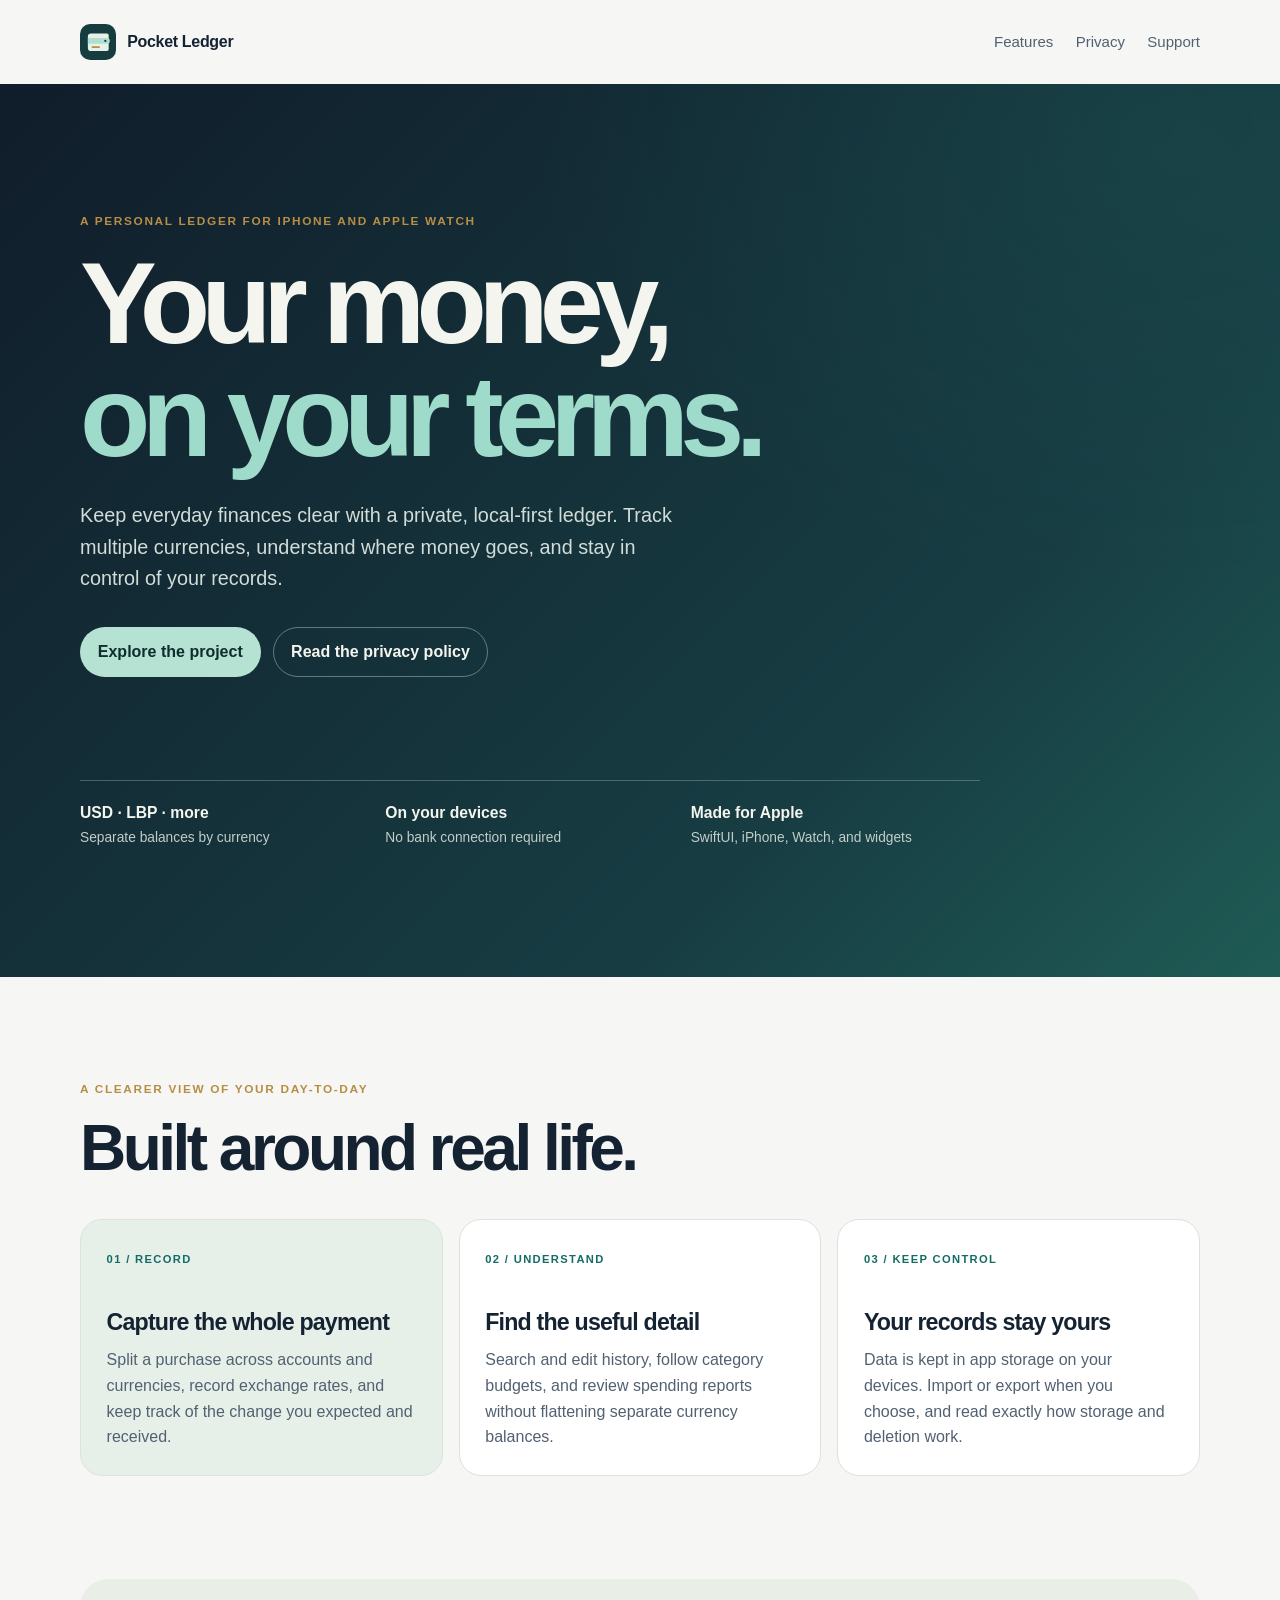
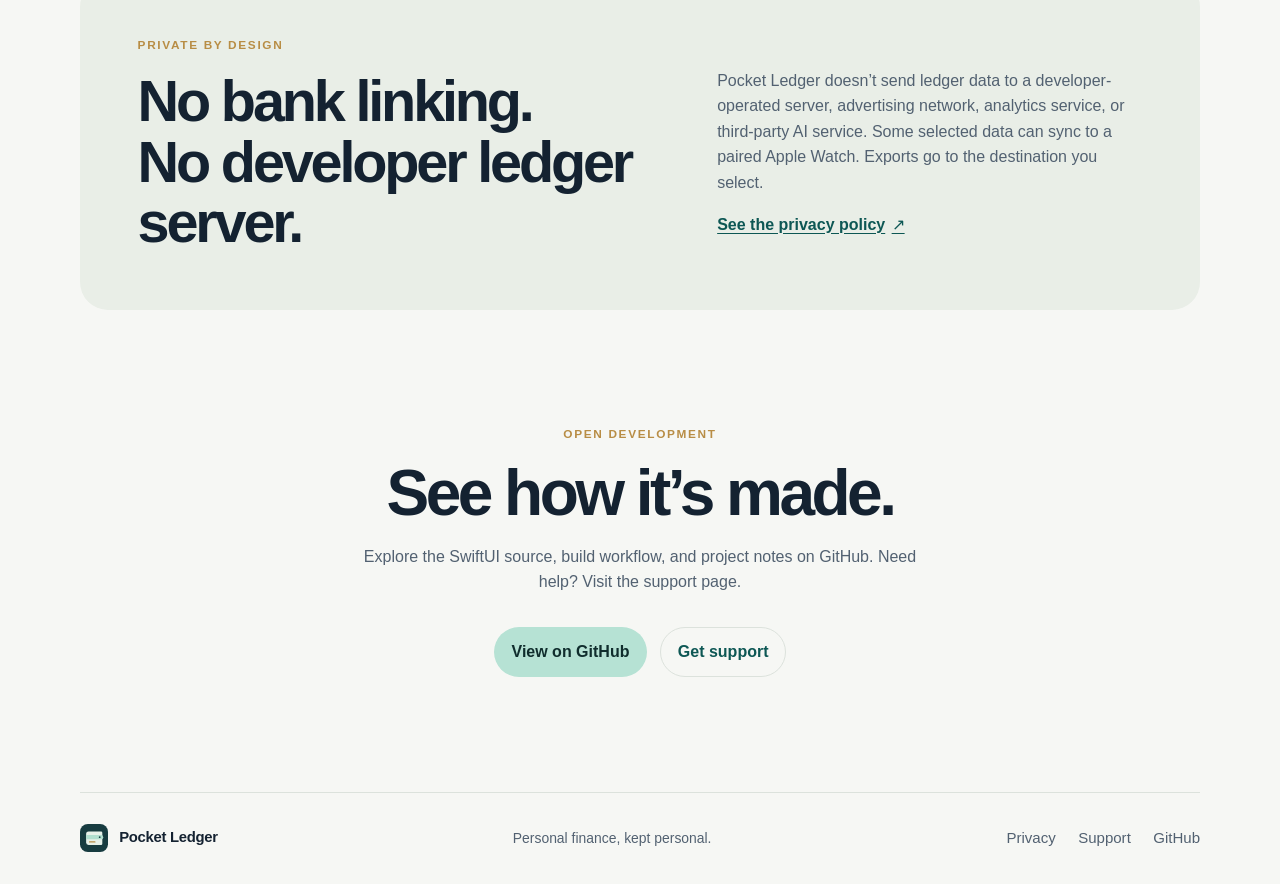
==== docs/index.html @ 2392f7aa "Prepare Pocket Ledger for App Store and public launch" ====
<!doctype html>
<html lang="en">
  <head>
    <meta charset="utf-8">
    <meta name="viewport" content="width=device-width, initial-scale=1">
    <meta name="theme-color" content="#101d2a">
    <meta name="description" content="Pocket Ledger is a local-first personal finance ledger for iPhone and Apple Watch. Track accounts, spending, budgets, and receipts without bank linking.">
    <title>Pocket Ledger — Your money, on your terms</title>
    <link rel="stylesheet" href="./styles.css">
    <link rel="icon" href="./mark.svg" type="image/svg+xml">
  </head>
  <body>
    <a class="skip-link" href="#main">Skip to content</a>
    <header class="site-header">
      <a class="brand" href="./" aria-label="Pocket Ledger home">
        <img src="./mark.svg" alt="" width="36" height="36">
        <span>Pocket Ledger</span>
      </a>
      <nav aria-label="Main navigation">
        <a href="./#features">Features</a>
        <a href="./privacy/">Privacy</a>
        <a href="./support/">Support</a>
      </nav>
    </header>

    <main id="main">
      <section class="hero">
        <p class="eyebrow">A personal ledger for iPhone and Apple Watch</p>
        <h1>Your money,<br><span>on your terms.</span></h1>
        <p class="hero-copy">Keep everyday finances clear with a private, local-first ledger. Track multiple currencies, understand where money goes, and stay in control of your records.</p>
        <div class="actions">
          <a class="button button-primary" href="https://github.com/JosephLteif/pocket-ledger">Explore the project</a>
          <a class="button button-secondary" href="./privacy/">Read the privacy policy</a>
        </div>
        <div class="quick-facts" aria-label="Pocket Ledger highlights">
          <div><strong>USD · LBP · more</strong><span>Separate balances by currency</span></div>
          <div><strong>On your devices</strong><span>No bank connection required</span></div>
          <div><strong>Made for Apple</strong><span>SwiftUI, iPhone, Watch, and widgets</span></div>
        </div>
      </section>

      <section class="section" id="features" aria-labelledby="features-title">
        <p class="eyebrow">A clearer view of your day-to-day</p>
        <h2 id="features-title">Built around real life.</h2>
        <div class="feature-grid">
          <article class="feature-card feature-accent">
            <span class="card-index">01 / RECORD</span>
            <h3>Capture the whole payment</h3>
            <p>Split a purchase across accounts and currencies, record exchange rates, and keep track of the change you expected and received.</p>
          </article>
          <article class="feature-card">
            <span class="card-index">02 / UNDERSTAND</span>
            <h3>Find the useful detail</h3>
            <p>Search and edit history, follow category budgets, and review spending reports without flattening separate currency balances.</p>
          </article>
          <article class="feature-card">
            <span class="card-index">03 / KEEP CONTROL</span>
            <h3>Your records stay yours</h3>
            <p>Data is kept in app storage on your devices. Import or export when you choose, and read exactly how storage and deletion work.</p>
          </article>
        </div>
      </section>

      <section class="privacy-callout" aria-labelledby="privacy-title">
        <div>
          <p class="eyebrow">Private by design</p>
          <h2 id="privacy-title">No bank linking.<br>No developer ledger server.</h2>
        </div>
        <div class="callout-copy">
          <p>Pocket Ledger doesn’t send ledger data to a developer-operated server, advertising network, analytics service, or third-party AI service. Some selected data can sync to a paired Apple Watch. Exports go to the destination you select.</p>
          <a class="text-link" href="./privacy/">See the privacy policy <span aria-hidden="true">↗</span></a>
        </div>
      </section>

      <section class="closing" aria-labelledby="closing-title">
        <p class="eyebrow">Open development</p>
        <h2 id="closing-title">See how it’s made.</h2>
        <p>Explore the SwiftUI source, build workflow, and project notes on GitHub. Need help? Visit the support page.</p>
        <div class="actions">
          <a class="button button-primary" href="https://github.com/JosephLteif/pocket-ledger">View on GitHub</a>
          <a class="button button-secondary" href="./support/">Get support</a>
        </div>
      </section>
    </main>

    <footer class="site-footer">
      <a class="brand brand-small" href="./"><img src="./mark.svg" alt="" width="28" height="28"><span>Pocket Ledger</span></a>
      <span>Personal finance, kept personal.</span>
      <nav aria-label="Footer navigation">
        <a href="./privacy/">Privacy</a>
        <a href="./support/">Support</a>
        <a href="https://github.com/JosephLteif/pocket-ledger">GitHub</a>
      </nav>
    </footer>
  </body>
</html>
---- docs/styles.css ----
:root {
  color-scheme: light dark;
  font-family: -apple-system, BlinkMacSystemFont, "Segoe UI", sans-serif;
  font-synthesis: none;
  text-rendering: optimizeLegibility;
  --ink: #142231;
  --muted: #526171;
  --surface: #f6f7f4;
  --card: #ffffff;
  --line: #dce2dc;
  --teal: #146c67;
  --teal-strong: #0d5754;
  --gold: #b88d45;
  --navy: #101d2a;
}

* { box-sizing: border-box; }
html { scroll-behavior: smooth; }
body { margin: 0; background: var(--surface); color: var(--ink); line-height: 1.6; }
a { color: var(--teal-strong); text-underline-offset: 0.2em; }
a:hover { text-decoration-thickness: 2px; }
a:focus-visible { outline: 3px solid var(--gold); outline-offset: 4px; border-radius: 3px; }
.skip-link { position: absolute; left: 1rem; top: -5rem; padding: 0.7rem 1rem; background: var(--card); z-index: 2; }
.skip-link:focus { top: 1rem; }
.site-header, .site-footer { width: min(1120px, calc(100% - 3rem)); margin-inline: auto; display: flex; align-items: center; justify-content: space-between; gap: 1.5rem; }
.site-header { min-height: 84px; }
.brand { display: inline-flex; align-items: center; gap: 0.7rem; color: var(--ink); text-decoration: none; font-weight: 720; letter-spacing: -0.02em; }
.brand img { display: block; }
.site-header nav, .site-footer nav { display: flex; flex-wrap: wrap; gap: 1.4rem; }
.site-header nav a, .site-footer nav a { color: var(--muted); text-decoration: none; font-size: 0.94rem; }
.site-header nav a[aria-current="page"] { color: var(--teal-strong); font-weight: 650; }
.hero { padding: clamp(4.5rem, 11vw, 8rem) max(1.5rem, calc((100% - 1120px) / 2)); background: radial-gradient(ellipse at 90% 5%, rgb(34 117 105 / 18%), transparent 38%), linear-gradient(135deg, #101d2a, #173d43 70%, #1f5b55); color: #f4f5ee; }
.eyebrow { margin: 0 0 1rem; color: var(--gold); text-transform: uppercase; letter-spacing: 0.14em; font-size: 0.74rem; font-weight: 750; }
.hero h1 { max-width: 800px; margin: 0; font-size: clamp(3.35rem, 9vw, 7.4rem); line-height: 0.98; letter-spacing: -0.075em; font-weight: 740; }
.hero h1 span { color: #9fdbca; }
.hero-copy { max-width: 620px; margin: 1.7rem 0 0; color: #d2ddd8; font-size: clamp(1.05rem, 2.2vw, 1.24rem); }
.actions { display: flex; flex-wrap: wrap; gap: 0.8rem; margin-top: 2rem; }
.button { min-height: 48px; display: inline-flex; justify-content: center; align-items: center; padding: 0.7rem 1.05rem; border: 1px solid transparent; border-radius: 999px; text-decoration: none; font-weight: 660; transition: transform 150ms ease, background-color 150ms ease; }
.button:hover { transform: translateY(-1px); }
.button-primary { background: #b6e2d4; color: #102d2d; }
.button-primary:hover { background: #c7ecdf; }
.button-secondary { background: transparent; color: inherit; border-color: rgb(255 255 255 / 35%); }
.button-secondary:hover { background: rgb(255 255 255 / 8%); }
.quick-facts { display: grid; grid-template-columns: repeat(3, 1fr); gap: 1rem; max-width: 900px; margin-top: clamp(3.5rem, 8vw, 6.5rem); border-top: 1px solid rgb(255 255 255 / 24%); padding-top: 1.2rem; }
.quick-facts div { display: grid; gap: 0.15rem; }
.quick-facts strong { font-size: 0.98rem; }
.quick-facts span { color: #c1ceca; font-size: 0.86rem; }
.section, .privacy-callout, .closing { width: min(1120px, calc(100% - 3rem)); margin-inline: auto; }
.section { padding-block: clamp(4rem, 8vw, 7rem); }
.section h2, .privacy-callout h2, .closing h2 { max-width: 700px; margin: 0; font-size: clamp(2.2rem, 5vw, 4.2rem); line-height: 1.05; letter-spacing: -0.055em; }
.feature-grid { display: grid; grid-template-columns: repeat(3, 1fr); gap: 1rem; margin-top: 2.3rem; }
.feature-card { min-height: 250px; padding: 1.6rem; border: 1px solid var(--line); border-radius: 22px; background: var(--card); }
.feature-accent { background: #e6f0e9; }
.card-index { color: var(--teal); letter-spacing: 0.12em; font-size: 0.7rem; font-weight: 750; }
.feature-card h3 { margin: 2.4rem 0 0.65rem; font-size: 1.45rem; line-height: 1.2; letter-spacing: -0.035em; }
.feature-card p { margin: 0; color: var(--muted); }
.privacy-callout { display: grid; grid-template-columns: 1fr 0.8fr; align-items: center; gap: 3rem; padding: clamp(1.6rem, 5vw, 3.6rem); border-radius: 28px; background: #e9eee7; }
.privacy-callout h2 { font-size: clamp(2rem, 4.6vw, 3.6rem); }
.callout-copy p, .closing > p:not(.eyebrow) { color: var(--muted); }
.text-link { display: inline-flex; gap: 0.4rem; font-weight: 700; }
.closing { padding-block: clamp(4.5rem, 9vw, 7.5rem); text-align: center; }
.closing h2 { margin-inline: auto; }
.closing > p:not(.eyebrow) { max-width: 560px; margin: 1rem auto 0; }
.closing .actions { justify-content: center; }
.closing .button-secondary { color: var(--teal-strong); border-color: var(--line); }
.closing .button-secondary:hover { background: #e9eee7; }
.site-footer { min-height: 92px; padding-block: 1rem; border-top: 1px solid var(--line); color: var(--muted); font-size: 0.87rem; }
.brand-small { font-size: 0.93rem; }
.page-main { width: min(820px, calc(100% - 3rem)); margin: 0 auto; padding-block: clamp(3.5rem, 8vw, 6rem); }
.page-main h1 { margin: 0; font-size: clamp(2.8rem, 7vw, 5rem); line-height: 1; letter-spacing: -0.065em; }
.page-intro { margin: 1rem 0 2.5rem; color: var(--muted); font-size: 1.1rem; }
.policy-content { border-top: 1px solid var(--line); }
.policy-content section { padding: 1.65rem 0; border-bottom: 1px solid var(--line); }
.policy-content h2, .support-card h2, .privacy-warning h2 { margin: 0 0 0.65rem; font-size: 1.25rem; letter-spacing: -0.02em; }
.policy-content p { margin: 0.65rem 0 0; color: var(--muted); }
.back-link { margin-top: 2rem; }
.support-main > .button { margin-bottom: 2rem; }
.support-card, .privacy-warning { margin-top: 1.25rem; padding: clamp(1.3rem, 4vw, 2rem); border: 1px solid var(--line); border-radius: 20px; background: var(--card); }
.support-card ul { margin-bottom: 0; padding-left: 1.3rem; color: var(--muted); }
.privacy-warning { border-color: #d9c8a4; background: #f3eee2; }
.privacy-warning p { margin-bottom: 0; color: #554b3a; }

@media (max-width: 700px) {
  .site-header, .site-footer { width: min(100% - 2rem, 1120px); }
  .site-header { min-height: 72px; align-items: flex-start; flex-direction: column; justify-content: center; gap: 0.6rem; padding-block: 0.8rem; }
  .site-header nav { gap: 1rem; }
  .hero { padding-inline: 1.25rem; }
  .quick-facts, .feature-grid, .privacy-callout { grid-template-columns: 1fr; }
  .quick-facts { gap: 0.85rem; }
  .feature-card { min-height: 0; }
  .feature-card h3 { margin-top: 1.7rem; }
  .privacy-callout { gap: 1rem; }
  .site-footer { align-items: flex-start; flex-direction: column; padding-block: 1.4rem; }
}

@media (prefers-reduced-motion: reduce) {
  html { scroll-behavior: auto; }
  *, *::before, *::after { transition-duration: 0.01ms !important; animation-duration: 0.01ms !important; animation-iteration-count: 1 !important; }
}

@media (prefers-color-scheme: dark) {
  :root { --ink: #edf2ef; --muted: #b0beb9; --surface: #101719; --card: #182220; --line: #34433f; --teal: #91d7c6; --teal-strong: #a4e2d2; }
  .feature-accent, .privacy-callout { background: #1c2b28; }
  .privacy-warning { border-color: #665d48; background: #29261e; }
  .privacy-warning p { color: #d8ceba; }
  .closing .button-secondary { color: var(--teal-strong); }
}

@media (forced-colors: active) {
  .button, .feature-card, .privacy-callout, .support-card, .privacy-warning { border: 1px solid CanvasText; }
}
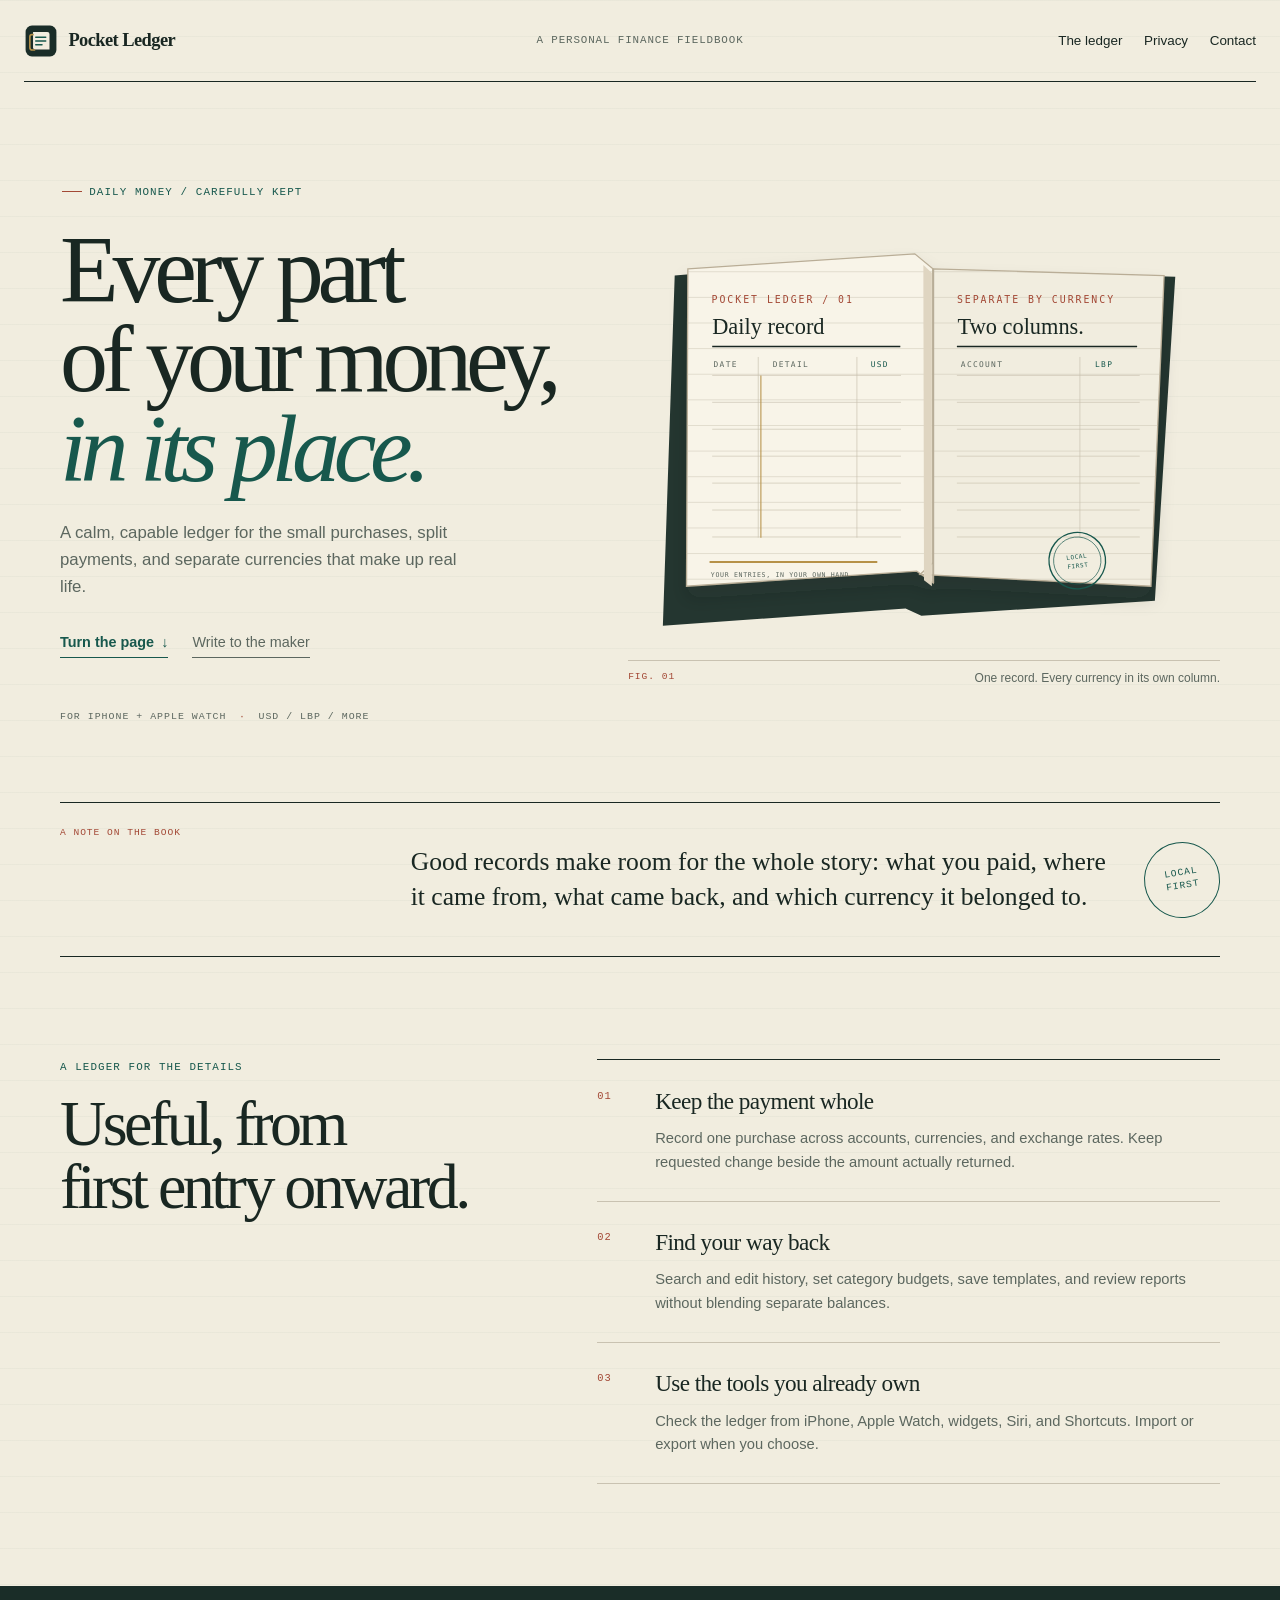
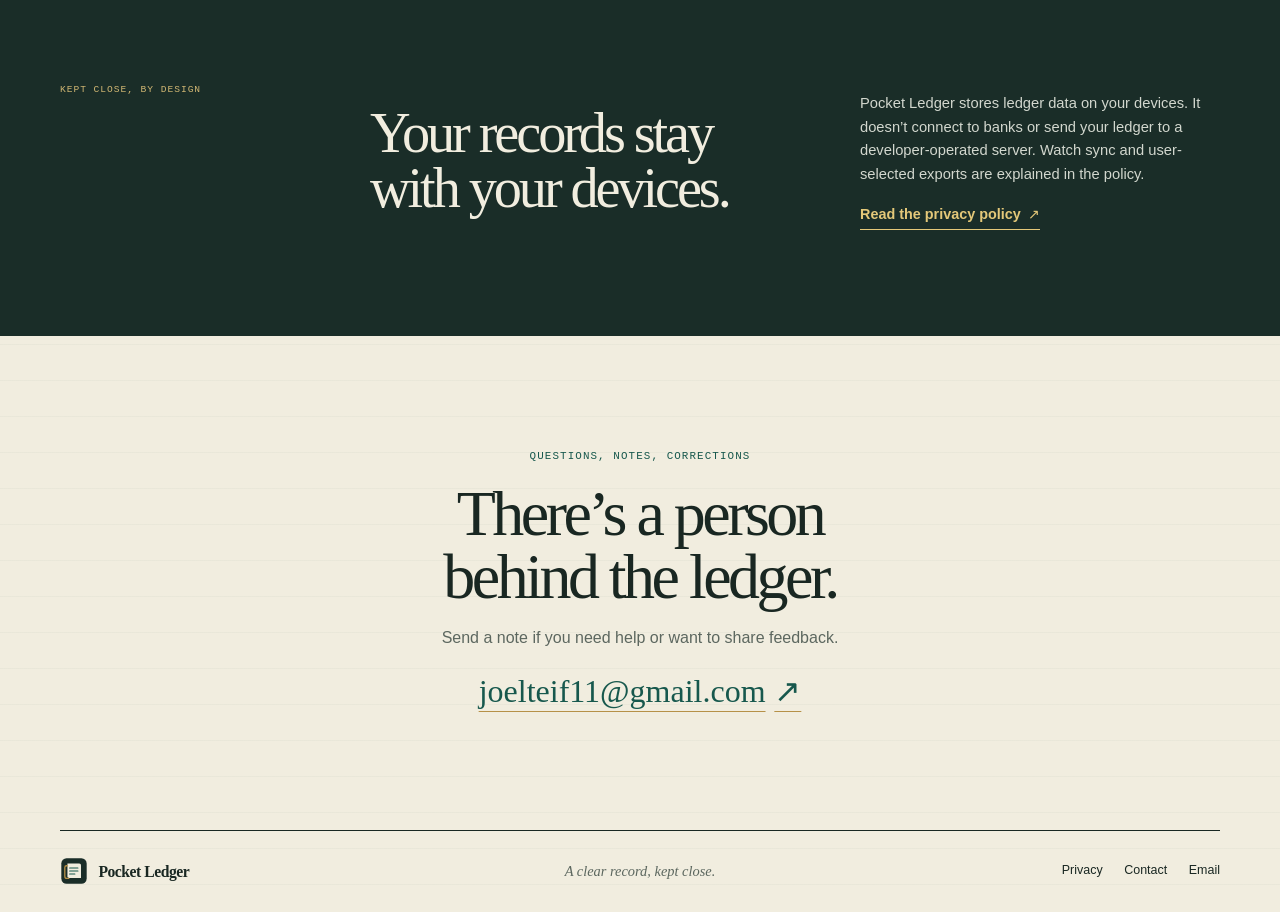
==== commit 9112c159: "Redesign Pocket Ledger site and add email support" ====
--- a/docs/index.html
+++ b/docs/index.html
@@ -3,93 +3,101 @@
   <head>
     <meta charset="utf-8">
     <meta name="viewport" content="width=device-width, initial-scale=1">
-    <meta name="theme-color" content="#101d2a">
-    <meta name="description" content="Pocket Ledger is a local-first personal finance ledger for iPhone and Apple Watch. Track accounts, spending, budgets, and receipts without bank linking.">
-    <title>Pocket Ledger — Your money, on your terms</title>
+    <meta name="theme-color" content="#f1eddf">
+    <meta name="description" content="Pocket Ledger is a local-first personal finance ledger for iPhone and Apple Watch. Keep accounts, spending, and receipts in one clear record.">
+    <title>Pocket Ledger — A clear record of your money</title>
     <link rel="stylesheet" href="./styles.css">
     <link rel="icon" href="./mark.svg" type="image/svg+xml">
   </head>
   <body>
     <a class="skip-link" href="#main">Skip to content</a>
-    <header class="site-header">
-      <a class="brand" href="./" aria-label="Pocket Ledger home">
-        <img src="./mark.svg" alt="" width="36" height="36">
+    <header class="masthead">
+      <a class="wordmark" href="./" aria-label="Pocket Ledger home">
+        <img src="./mark.svg" alt="" width="34" height="34">
         <span>Pocket Ledger</span>
       </a>
+      <p class="masthead-note">A personal finance fieldbook</p>
       <nav aria-label="Main navigation">
-        <a href="./#features">Features</a>
+        <a href="#how-it-works">The ledger</a>
         <a href="./privacy/">Privacy</a>
-        <a href="./support/">Support</a>
+        <a href="./support/">Contact</a>
       </nav>
     </header>
 
     <main id="main">
-      <section class="hero">
-        <p class="eyebrow">A personal ledger for iPhone and Apple Watch</p>
-        <h1>Your money,<br><span>on your terms.</span></h1>
-        <p class="hero-copy">Keep everyday finances clear with a private, local-first ledger. Track multiple currencies, understand where money goes, and stay in control of your records.</p>
-        <div class="actions">
-          <a class="button button-primary" href="https://github.com/JosephLteif/pocket-ledger">Explore the project</a>
-          <a class="button button-secondary" href="./privacy/">Read the privacy policy</a>
+      <section class="hero page-frame" aria-labelledby="hero-title">
+        <div class="hero-copy">
+          <p class="overline"><span class="overline-mark"></span> Daily money / carefully kept</p>
+          <h1 id="hero-title">Every part<br>of your money,<br><em>in its place.</em></h1>
+          <p class="hero-description">A calm, capable ledger for the small purchases, split payments, and separate currencies that make up real life.</p>
+          <div class="hero-links">
+            <a class="text-action" href="#how-it-works">Turn the page <span aria-hidden="true">↓</span></a>
+            <a class="quiet-action" href="mailto:joelteif11@gmail.com">Write to the maker</a>
+          </div>
+          <p class="hero-footnote">FOR IPHONE + APPLE WATCH <span>·</span> USD / LBP / MORE</p>
         </div>
-        <div class="quick-facts" aria-label="Pocket Ledger highlights">
-          <div><strong>USD · LBP · more</strong><span>Separate balances by currency</span></div>
-          <div><strong>On your devices</strong><span>No bank connection required</span></div>
-          <div><strong>Made for Apple</strong><span>SwiftUI, iPhone, Watch, and widgets</span></div>
-        </div>
+        <figure class="folio-figure">
+          <img src="./folio.svg" alt="An illustrated open ledger with separate USD and LBP columns, drawn on warm paper.">
+          <figcaption><span>FIG. 01</span> One record. Every currency in its own column.</figcaption>
+        </figure>
       </section>
 
-      <section class="section" id="features" aria-labelledby="features-title">
-        <p class="eyebrow">A clearer view of your day-to-day</p>
-        <h2 id="features-title">Built around real life.</h2>
-        <div class="feature-grid">
-          <article class="feature-card feature-accent">
-            <span class="card-index">01 / RECORD</span>
-            <h3>Capture the whole payment</h3>
-            <p>Split a purchase across accounts and currencies, record exchange rates, and keep track of the change you expected and received.</p>
+      <section class="manifesto page-frame" aria-label="Pocket Ledger principles">
+        <span class="section-index">A NOTE ON THE BOOK</span>
+        <p>Good records make room for the whole story: what you paid, where it came from, what came back, and which currency it belonged to.</p>
+        <span class="manifesto-stamp">LOCAL<br>FIRST</span>
+      </section>
+
+      <section class="features page-frame" id="how-it-works" aria-labelledby="features-title">
+        <div class="section-heading">
+          <p class="overline">A ledger for the details</p>
+          <h2 id="features-title">Useful, from<br>first entry onward.</h2>
+        </div>
+        <div class="feature-list">
+          <article class="feature-row">
+            <span class="feature-number">01</span>
+            <h3>Keep the payment whole</h3>
+            <p>Record one purchase across accounts, currencies, and exchange rates. Keep requested change beside the amount actually returned.</p>
           </article>
-          <article class="feature-card">
-            <span class="card-index">02 / UNDERSTAND</span>
-            <h3>Find the useful detail</h3>
-            <p>Search and edit history, follow category budgets, and review spending reports without flattening separate currency balances.</p>
+          <article class="feature-row">
+            <span class="feature-number">02</span>
+            <h3>Find your way back</h3>
+            <p>Search and edit history, set category budgets, save templates, and review reports without blending separate balances.</p>
           </article>
-          <article class="feature-card">
-            <span class="card-index">03 / KEEP CONTROL</span>
-            <h3>Your records stay yours</h3>
-            <p>Data is kept in app storage on your devices. Import or export when you choose, and read exactly how storage and deletion work.</p>
+          <article class="feature-row">
+            <span class="feature-number">03</span>
+            <h3>Use the tools you already own</h3>
+            <p>Check the ledger from iPhone, Apple Watch, widgets, Siri, and Shortcuts. Import or export when you choose.</p>
           </article>
         </div>
       </section>
 
-      <section class="privacy-callout" aria-labelledby="privacy-title">
-        <div>
-          <p class="eyebrow">Private by design</p>
-          <h2 id="privacy-title">No bank linking.<br>No developer ledger server.</h2>
-        </div>
-        <div class="callout-copy">
-          <p>Pocket Ledger doesn’t send ledger data to a developer-operated server, advertising network, analytics service, or third-party AI service. Some selected data can sync to a paired Apple Watch. Exports go to the destination you select.</p>
-          <a class="text-link" href="./privacy/">See the privacy policy <span aria-hidden="true">↗</span></a>
+      <section class="privacy-strip" aria-labelledby="privacy-title">
+        <div class="privacy-inner page-frame">
+          <p class="section-index">KEPT CLOSE, BY DESIGN</p>
+          <h2 id="privacy-title">Your records stay<br>with your devices.</h2>
+          <div class="privacy-copy">
+            <p>Pocket Ledger stores ledger data on your devices. It doesn’t connect to banks or send your ledger to a developer-operated server. Watch sync and user-selected exports are explained in the policy.</p>
+            <a class="text-action" href="./privacy/">Read the privacy policy <span aria-hidden="true">↗</span></a>
+          </div>
         </div>
       </section>
 
-      <section class="closing" aria-labelledby="closing-title">
-        <p class="eyebrow">Open development</p>
-        <h2 id="closing-title">See how it’s made.</h2>
-        <p>Explore the SwiftUI source, build workflow, and project notes on GitHub. Need help? Visit the support page.</p>
-        <div class="actions">
-          <a class="button button-primary" href="https://github.com/JosephLteif/pocket-ledger">View on GitHub</a>
-          <a class="button button-secondary" href="./support/">Get support</a>
-        </div>
+      <section class="closing page-frame" aria-labelledby="closing-title">
+        <p class="overline">Questions, notes, corrections</p>
+        <h2 id="closing-title">There’s a person<br>behind the ledger.</h2>
+        <p>Send a note if you need help or want to share feedback.</p>
+        <a class="email-link" href="mailto:joelteif11@gmail.com">joelteif11@gmail.com <span aria-hidden="true">↗</span></a>
       </section>
     </main>
 
-    <footer class="site-footer">
-      <a class="brand brand-small" href="./"><img src="./mark.svg" alt="" width="28" height="28"><span>Pocket Ledger</span></a>
-      <span>Personal finance, kept personal.</span>
+    <footer class="site-footer page-frame">
+      <a class="wordmark" href="./"><img src="./mark.svg" alt="" width="28" height="28"><span>Pocket Ledger</span></a>
+      <span class="footer-motto">A clear record, kept close.</span>
       <nav aria-label="Footer navigation">
         <a href="./privacy/">Privacy</a>
-        <a href="./support/">Support</a>
-        <a href="https://github.com/JosephLteif/pocket-ledger">GitHub</a>
+        <a href="./support/">Contact</a>
+        <a href="mailto:joelteif11@gmail.com">Email</a>
       </nav>
     </footer>
   </body>
--- a/docs/styles.css
+++ b/docs/styles.css
@@ -3,109 +3,170 @@
   font-family: -apple-system, BlinkMacSystemFont, "Segoe UI", sans-serif;
   font-synthesis: none;
   text-rendering: optimizeLegibility;
-  --ink: #142231;
-  --muted: #526171;
-  --surface: #f6f7f4;
-  --card: #ffffff;
-  --line: #dce2dc;
-  --teal: #146c67;
-  --teal-strong: #0d5754;
-  --gold: #b88d45;
-  --navy: #101d2a;
+  --paper: #f1eddf;
+  --paper-deep: #e6deca;
+  --ink: #192722;
+  --muted: #5c675f;
+  --line: #c9c2b1;
+  --green: #17584d;
+  --green-light: #d9e3d1;
+  --gold: #b69148;
+  --red: #a34835;
+  --deep: #1a2d28;
+  --serif: "Iowan Old Style", "Palatino Linotype", "Book Antiqua", Georgia, serif;
+  --mono: "SFMono-Regular", Consolas, "Liberation Mono", monospace;
 }
 
 * { box-sizing: border-box; }
 html { scroll-behavior: smooth; }
-body { margin: 0; background: var(--surface); color: var(--ink); line-height: 1.6; }
-a { color: var(--teal-strong); text-underline-offset: 0.2em; }
-a:hover { text-decoration-thickness: 2px; }
-a:focus-visible { outline: 3px solid var(--gold); outline-offset: 4px; border-radius: 3px; }
-.skip-link { position: absolute; left: 1rem; top: -5rem; padding: 0.7rem 1rem; background: var(--card); z-index: 2; }
+body {
+  margin: 0;
+  background-color: var(--paper);
+  background-image: linear-gradient(to bottom, rgb(25 39 34 / 3%) 1px, transparent 1px);
+  background-size: 100% 36px;
+  color: var(--ink);
+  line-height: 1.6;
+}
+a { color: var(--green); text-underline-offset: 0.22em; }
+a:hover { color: var(--red); }
+a:focus-visible { outline: 2px solid var(--red); outline-offset: 4px; }
+.skip-link { position: absolute; z-index: 3; top: -4rem; left: 1rem; padding: 0.7rem 1rem; background: var(--paper); color: var(--ink); }
 .skip-link:focus { top: 1rem; }
-.site-header, .site-footer { width: min(1120px, calc(100% - 3rem)); margin-inline: auto; display: flex; align-items: center; justify-content: space-between; gap: 1.5rem; }
-.site-header { min-height: 84px; }
-.brand { display: inline-flex; align-items: center; gap: 0.7rem; color: var(--ink); text-decoration: none; font-weight: 720; letter-spacing: -0.02em; }
-.brand img { display: block; }
-.site-header nav, .site-footer nav { display: flex; flex-wrap: wrap; gap: 1.4rem; }
-.site-header nav a, .site-footer nav a { color: var(--muted); text-decoration: none; font-size: 0.94rem; }
-.site-header nav a[aria-current="page"] { color: var(--teal-strong); font-weight: 650; }
-.hero { padding: clamp(4.5rem, 11vw, 8rem) max(1.5rem, calc((100% - 1120px) / 2)); background: radial-gradient(ellipse at 90% 5%, rgb(34 117 105 / 18%), transparent 38%), linear-gradient(135deg, #101d2a, #173d43 70%, #1f5b55); color: #f4f5ee; }
-.eyebrow { margin: 0 0 1rem; color: var(--gold); text-transform: uppercase; letter-spacing: 0.14em; font-size: 0.74rem; font-weight: 750; }
-.hero h1 { max-width: 800px; margin: 0; font-size: clamp(3.35rem, 9vw, 7.4rem); line-height: 0.98; letter-spacing: -0.075em; font-weight: 740; }
-.hero h1 span { color: #9fdbca; }
-.hero-copy { max-width: 620px; margin: 1.7rem 0 0; color: #d2ddd8; font-size: clamp(1.05rem, 2.2vw, 1.24rem); }
-.actions { display: flex; flex-wrap: wrap; gap: 0.8rem; margin-top: 2rem; }
-.button { min-height: 48px; display: inline-flex; justify-content: center; align-items: center; padding: 0.7rem 1.05rem; border: 1px solid transparent; border-radius: 999px; text-decoration: none; font-weight: 660; transition: transform 150ms ease, background-color 150ms ease; }
-.button:hover { transform: translateY(-1px); }
-.button-primary { background: #b6e2d4; color: #102d2d; }
-.button-primary:hover { background: #c7ecdf; }
-.button-secondary { background: transparent; color: inherit; border-color: rgb(255 255 255 / 35%); }
-.button-secondary:hover { background: rgb(255 255 255 / 8%); }
-.quick-facts { display: grid; grid-template-columns: repeat(3, 1fr); gap: 1rem; max-width: 900px; margin-top: clamp(3.5rem, 8vw, 6.5rem); border-top: 1px solid rgb(255 255 255 / 24%); padding-top: 1.2rem; }
-.quick-facts div { display: grid; gap: 0.15rem; }
-.quick-facts strong { font-size: 0.98rem; }
-.quick-facts span { color: #c1ceca; font-size: 0.86rem; }
-.section, .privacy-callout, .closing { width: min(1120px, calc(100% - 3rem)); margin-inline: auto; }
-.section { padding-block: clamp(4rem, 8vw, 7rem); }
-.section h2, .privacy-callout h2, .closing h2 { max-width: 700px; margin: 0; font-size: clamp(2.2rem, 5vw, 4.2rem); line-height: 1.05; letter-spacing: -0.055em; }
-.feature-grid { display: grid; grid-template-columns: repeat(3, 1fr); gap: 1rem; margin-top: 2.3rem; }
-.feature-card { min-height: 250px; padding: 1.6rem; border: 1px solid var(--line); border-radius: 22px; background: var(--card); }
-.feature-accent { background: #e6f0e9; }
-.card-index { color: var(--teal); letter-spacing: 0.12em; font-size: 0.7rem; font-weight: 750; }
-.feature-card h3 { margin: 2.4rem 0 0.65rem; font-size: 1.45rem; line-height: 1.2; letter-spacing: -0.035em; }
-.feature-card p { margin: 0; color: var(--muted); }
-.privacy-callout { display: grid; grid-template-columns: 1fr 0.8fr; align-items: center; gap: 3rem; padding: clamp(1.6rem, 5vw, 3.6rem); border-radius: 28px; background: #e9eee7; }
-.privacy-callout h2 { font-size: clamp(2rem, 4.6vw, 3.6rem); }
-.callout-copy p, .closing > p:not(.eyebrow) { color: var(--muted); }
-.text-link { display: inline-flex; gap: 0.4rem; font-weight: 700; }
-.closing { padding-block: clamp(4.5rem, 9vw, 7.5rem); text-align: center; }
-.closing h2 { margin-inline: auto; }
-.closing > p:not(.eyebrow) { max-width: 560px; margin: 1rem auto 0; }
-.closing .actions { justify-content: center; }
-.closing .button-secondary { color: var(--teal-strong); border-color: var(--line); }
-.closing .button-secondary:hover { background: #e9eee7; }
-.site-footer { min-height: 92px; padding-block: 1rem; border-top: 1px solid var(--line); color: var(--muted); font-size: 0.87rem; }
-.brand-small { font-size: 0.93rem; }
-.page-main { width: min(820px, calc(100% - 3rem)); margin: 0 auto; padding-block: clamp(3.5rem, 8vw, 6rem); }
-.page-main h1 { margin: 0; font-size: clamp(2.8rem, 7vw, 5rem); line-height: 1; letter-spacing: -0.065em; }
-.page-intro { margin: 1rem 0 2.5rem; color: var(--muted); font-size: 1.1rem; }
-.policy-content { border-top: 1px solid var(--line); }
-.policy-content section { padding: 1.65rem 0; border-bottom: 1px solid var(--line); }
-.policy-content h2, .support-card h2, .privacy-warning h2 { margin: 0 0 0.65rem; font-size: 1.25rem; letter-spacing: -0.02em; }
-.policy-content p { margin: 0.65rem 0 0; color: var(--muted); }
-.back-link { margin-top: 2rem; }
-.support-main > .button { margin-bottom: 2rem; }
-.support-card, .privacy-warning { margin-top: 1.25rem; padding: clamp(1.3rem, 4vw, 2rem); border: 1px solid var(--line); border-radius: 20px; background: var(--card); }
-.support-card ul { margin-bottom: 0; padding-left: 1.3rem; color: var(--muted); }
-.privacy-warning { border-color: #d9c8a4; background: #f3eee2; }
-.privacy-warning p { margin-bottom: 0; color: #554b3a; }
+.page-frame { width: min(1160px, calc(100% - 3rem)); margin-inline: auto; }
+.masthead { width: min(1320px, calc(100% - 3rem)); min-height: 82px; margin-inline: auto; display: grid; grid-template-columns: 1fr 1fr 1fr; align-items: center; border-bottom: 1px solid var(--ink); }
+.wordmark { display: inline-flex; width: max-content; align-items: center; gap: 0.65rem; color: var(--ink); font-family: var(--serif); font-size: 1.15rem; font-weight: 700; text-decoration: none; letter-spacing: -0.03em; }
+.wordmark img { display: block; }
+.masthead-note { margin: 0; text-align: center; color: var(--muted); font-family: var(--mono); font-size: 0.68rem; letter-spacing: 0.08em; text-transform: uppercase; }
+.masthead nav, .site-footer nav { display: flex; justify-content: flex-end; gap: 1.35rem; }
+.masthead nav a, .site-footer nav a { color: var(--ink); text-decoration: none; font-size: 0.84rem; }
+.masthead nav a[aria-current="page"] { color: var(--red); text-decoration: underline; text-decoration-thickness: 1px; text-underline-offset: 0.35em; }
+.masthead nav a:hover, .site-footer nav a:hover { color: var(--red); }
+.overline, .section-index, .document-date, .hero-footnote, .feature-number, .folio-figure figcaption span {
+  font-family: var(--mono); font-size: 0.68rem; letter-spacing: 0.1em; text-transform: uppercase;
+}
+.overline { margin: 0 0 1.45rem; color: var(--green); }
+.overline-mark { display: inline-block; width: 1.25rem; height: 1px; margin: 0 0 0.22rem 0.1rem; background: var(--red); }
+.hero { display: grid; grid-template-columns: 0.92fr 1.08fr; align-items: center; gap: clamp(2rem, 5vw, 5rem); padding-block: clamp(4rem, 8vw, 7rem) clamp(3rem, 6vw, 5rem); }
+.hero h1, .document-heading h1 { margin: 0; font-family: var(--serif); font-size: clamp(3.7rem, 7.5vw, 7rem); font-weight: 500; line-height: 0.93; letter-spacing: -0.065em; }
+.hero h1 em, .document-heading h1 em { color: var(--green); font-weight: 400; }
+.hero-description { max-width: 420px; margin: 1.7rem 0 0; color: var(--muted); font-size: 1.05rem; }
+.hero-links { display: flex; flex-wrap: wrap; align-items: baseline; gap: 1.5rem; margin-top: 1.9rem; }
+.text-action, .quiet-action { display: inline-flex; align-items: baseline; gap: 0.45rem; padding-bottom: 0.2rem; border-bottom: 1px solid currentColor; color: var(--green); text-decoration: none; font-size: 0.9rem; font-weight: 650; }
+.quiet-action { color: var(--muted); font-weight: 500; }
+.text-action:hover, .quiet-action:hover { color: var(--red); }
+.hero-footnote { margin: 3.2rem 0 0; color: var(--muted); font-size: 0.62rem; }
+.hero-footnote span { padding-inline: 0.35rem; color: var(--red); }
+.folio-figure { margin: 0; }
+.folio-figure img { display: block; width: 100%; height: auto; }
+.folio-figure figcaption { display: flex; justify-content: space-between; gap: 1rem; margin-top: 0.7rem; padding-top: 0.55rem; border-top: 1px solid var(--line); color: var(--muted); font-size: 0.75rem; }
+.folio-figure figcaption span { color: var(--red); font-size: 0.6rem; }
+.manifesto { min-height: 155px; display: grid; grid-template-columns: 1fr 2.2fr auto; align-items: center; gap: 2rem; border-block: 1px solid var(--ink); }
+.section-index { align-self: start; padding-top: 1.4rem; color: var(--red); font-size: 0.6rem; }
+.manifesto > p { max-width: 720px; margin: 1.3rem 0; font-family: var(--serif); font-size: clamp(1.2rem, 2vw, 1.75rem); line-height: 1.35; }
+.manifesto-stamp { width: 76px; height: 76px; display: grid; place-content: center; border: 1px solid var(--green); border-radius: 50%; color: var(--green); text-align: center; font-family: var(--mono); font-size: 0.6rem; line-height: 1.35; letter-spacing: 0.1em; transform: rotate(-9deg); }
+.features { display: grid; grid-template-columns: 0.85fr 1.15fr; gap: clamp(2rem, 6vw, 7rem); padding-block: clamp(4rem, 8vw, 7rem); }
+.section-heading .overline { margin-bottom: 1rem; }
+.section-heading h2, .privacy-inner h2, .closing h2 { margin: 0; font-family: var(--serif); font-size: clamp(2.7rem, 5vw, 4.8rem); font-weight: 500; line-height: 0.98; letter-spacing: -0.055em; }
+.feature-list { border-top: 1px solid var(--ink); }
+.feature-row { display: grid; grid-template-columns: 42px 1fr; column-gap: 1rem; padding: 1.4rem 0 1.65rem; border-bottom: 1px solid var(--line); }
+.feature-number { grid-row: span 2; padding-top: 0.3rem; color: var(--red); font-size: 0.65rem; }
+.feature-row h3 { margin: 0; font-family: var(--serif); font-size: 1.45rem; font-weight: 500; letter-spacing: -0.025em; }
+.feature-row p { max-width: 540px; margin: 0.45rem 0 0; color: var(--muted); font-size: 0.92rem; }
+.privacy-strip { background: var(--deep); color: var(--paper); }
+.privacy-inner { min-height: 350px; display: grid; grid-template-columns: 0.75fr 1.25fr 1fr; align-items: center; gap: 2.5rem; padding-block: 4rem; }
+.privacy-inner .section-index { align-self: start; color: #d1b773; }
+.privacy-inner h2 { font-size: clamp(2.5rem, 4.4vw, 4.3rem); }
+.privacy-copy { max-width: 360px; }
+.privacy-copy p { margin-top: 0; color: #d2d7ce; font-size: 0.92rem; }
+.privacy-copy .text-action { color: #e4c879; }
+.closing { padding-block: clamp(4.5rem, 9vw, 7rem); text-align: center; }
+.closing .overline { margin-bottom: 1.1rem; }
+.closing h2 { max-width: 650px; margin-inline: auto; }
+.closing > p:not(.overline) { margin: 1rem 0; color: var(--muted); }
+.email-link { display: inline-flex; align-items: center; gap: 0.55rem; color: var(--green); font-family: var(--serif); font-size: clamp(1.4rem, 3vw, 2rem); text-decoration-color: var(--gold); text-decoration-thickness: 1px; text-underline-offset: 0.28em; }
+.email-link:hover { color: var(--red); }
+.site-footer { min-height: 82px; display: grid; grid-template-columns: 1fr 1fr 1fr; align-items: center; border-top: 1px solid var(--ink); }
+.site-footer .wordmark { font-size: 0.98rem; }
+.footer-motto { color: var(--muted); text-align: center; font-family: var(--serif); font-style: italic; font-size: 0.9rem; }
+.site-footer nav a { font-size: 0.78rem; }
 
-@media (max-width: 700px) {
-  .site-header, .site-footer { width: min(100% - 2rem, 1120px); }
-  .site-header { min-height: 72px; align-items: flex-start; flex-direction: column; justify-content: center; gap: 0.6rem; padding-block: 0.8rem; }
-  .site-header nav { gap: 1rem; }
-  .hero { padding-inline: 1.25rem; }
-  .quick-facts, .feature-grid, .privacy-callout { grid-template-columns: 1fr; }
-  .quick-facts { gap: 0.85rem; }
-  .feature-card { min-height: 0; }
-  .feature-card h3 { margin-top: 1.7rem; }
-  .privacy-callout { gap: 1rem; }
-  .site-footer { align-items: flex-start; flex-direction: column; padding-block: 1.4rem; }
+.document { padding-block: clamp(3.5rem, 7vw, 6rem); }
+.document-heading { max-width: 900px; padding-bottom: 2.5rem; border-bottom: 1px solid var(--ink); }
+.document-heading h1 { font-size: clamp(3.5rem, 7vw, 6.2rem); }
+.document-heading .overline { margin-bottom: 1.4rem; }
+.document-date { margin: 1.5rem 0 0; color: var(--red); font-size: 0.62rem; }
+.document-date span { padding-inline: 0.4rem; }
+.policy-layout { display: grid; grid-template-columns: 210px 1fr; gap: clamp(2rem, 7vw, 7rem); padding-top: 2.5rem; }
+.contents { height: max-content; display: grid; gap: 0.75rem; position: sticky; top: 1.5rem; }
+.contents .section-index { padding: 0 0 0.3rem; }
+.contents a { color: var(--muted); text-decoration: none; font-family: var(--mono); font-size: 0.66rem; }
+.contents a:hover { color: var(--red); }
+.policy-copy section { display: grid; grid-template-columns: 42px 1fr; gap: 1rem; padding: 0 0 2rem; margin-bottom: 2rem; border-bottom: 1px solid var(--line); scroll-margin-top: 2rem; }
+.policy-copy .feature-number { padding-top: 0.35rem; }
+.policy-copy h2, .contact-sheet h2 { margin: 0; font-family: var(--serif); font-size: 1.65rem; font-weight: 500; }
+.policy-copy p, .contact-sheet p { margin: 0.7rem 0 0; color: var(--muted); font-size: 0.92rem; }
+.policy-copy a { color: var(--green); }
+.back-link { margin: 2.5rem 0 0; }
+.document-intro { max-width: 520px; color: var(--muted); font-size: 1.05rem; }
+.contact-page .document-heading { border-bottom: 0; padding-bottom: 1rem; }
+.contact-sheet { max-width: 760px; padding: 2rem 0; border-block: 1px solid var(--ink); }
+.contact-sheet .section-index { display: block; padding: 0; margin-bottom: 1.1rem; }
+.contact-sheet h2 { font-size: 2rem; }
+.contact-sheet .email-link { margin-top: 0.7rem; }
+.contact-sheet p { max-width: 550px; }
+.contact-page .back-link { padding-top: 1rem; }
+
+@media (max-width: 800px) {
+  .masthead { grid-template-columns: 1fr auto; min-height: 78px; }
+  .masthead-note { display: none; }
+  .hero { grid-template-columns: 1fr; gap: 2.3rem; }
+  .hero-copy { max-width: 630px; }
+  .folio-figure { max-width: 700px; margin-left: auto; }
+  .manifesto { grid-template-columns: 1fr auto; gap: 0 1rem; padding-block: 1rem; }
+  .manifesto .section-index { grid-column: 1; padding-top: 0.3rem; }
+  .manifesto > p { grid-column: 1; margin-top: 0.5rem; }
+  .manifesto-stamp { grid-column: 2; grid-row: 1 / span 2; }
+  .features { grid-template-columns: 1fr; gap: 2rem; }
+  .section-heading h2 br { display: none; }
+  .privacy-inner { min-height: 0; grid-template-columns: 1fr 1fr; gap: 1.4rem 2rem; }
+  .privacy-inner .section-index { grid-column: 1 / -1; }
+  .privacy-copy { max-width: 520px; }
+  .policy-layout { grid-template-columns: 1fr; gap: 2rem; }
+  .contents { position: static; grid-template-columns: repeat(2, max-content); column-gap: 1.25rem; }
+  .contents .section-index { grid-column: 1 / -1; }
 }
-
+@media (max-width: 560px) {
+  .page-frame { width: calc(100% - 2rem); }
+  .masthead { width: calc(100% - 2rem); grid-template-columns: 1fr; gap: 0.55rem; padding-block: 0.8rem; }
+  .masthead nav { justify-content: flex-start; gap: 1rem; }
+  .masthead nav a { font-size: 0.78rem; }
+  .hero { padding-block: 3.4rem 2.7rem; }
+  .hero h1 { font-size: clamp(3.3rem, 15vw, 5rem); }
+  .hero-footnote { margin-top: 2rem; font-size: 0.56rem; }
+  .folio-figure figcaption { flex-direction: column; gap: 0.15rem; }
+  .manifesto { min-height: 0; }
+  .manifesto-stamp { width: 62px; height: 62px; font-size: 0.52rem; }
+  .privacy-inner { grid-template-columns: 1fr; padding-block: 3rem; }
+  .privacy-inner .section-index { grid-column: auto; }
+  .site-footer { grid-template-columns: 1fr auto; gap: 0.7rem; padding-block: 1rem; }
+  .footer-motto { display: none; }
+  .site-footer nav { gap: 0.85rem; }
+  .site-footer nav a { font-size: 0.72rem; }
+  .document { padding-top: 3rem; }
+  .document-heading h1 { font-size: clamp(3.3rem, 15vw, 5rem); }
+  .contents { grid-template-columns: 1fr 1fr; }
+  .policy-copy section { grid-template-columns: 30px 1fr; gap: 0.7rem; }
+  .contact-sheet .email-link { font-size: clamp(1.2rem, 6vw, 1.6rem); }
+}
 @media (prefers-reduced-motion: reduce) {
   html { scroll-behavior: auto; }
-  *, *::before, *::after { transition-duration: 0.01ms !important; animation-duration: 0.01ms !important; animation-iteration-count: 1 !important; }
+  *, *::before, *::after { animation-duration: 0.01ms !important; transition-duration: 0.01ms !important; }
 }
-
 @media (prefers-color-scheme: dark) {
-  :root { --ink: #edf2ef; --muted: #b0beb9; --surface: #101719; --card: #182220; --line: #34433f; --teal: #91d7c6; --teal-strong: #a4e2d2; }
-  .feature-accent, .privacy-callout { background: #1c2b28; }
-  .privacy-warning { border-color: #665d48; background: #29261e; }
-  .privacy-warning p { color: #d8ceba; }
-  .closing .button-secondary { color: var(--teal-strong); }
+  :root { --paper: #1c2621; --paper-deep: #29362e; --ink: #eee8d9; --muted: #b9c1b8; --line: #49564a; --green: #b5d4b8; --green-light: #293a32; --gold: #dcc47e; --red: #e39477; --deep: #111a16; }
+  body { background-image: linear-gradient(to bottom, rgb(238 232 217 / 3%) 1px, transparent 1px); }
+  .folio-figure img { filter: brightness(0.9); }
 }
-
 @media (forced-colors: active) {
-  .button, .feature-card, .privacy-callout, .support-card, .privacy-warning { border: 1px solid CanvasText; }
+  .manifesto-stamp, .contact-sheet, .feature-row, .policy-copy section { border-color: CanvasText; }
 }
